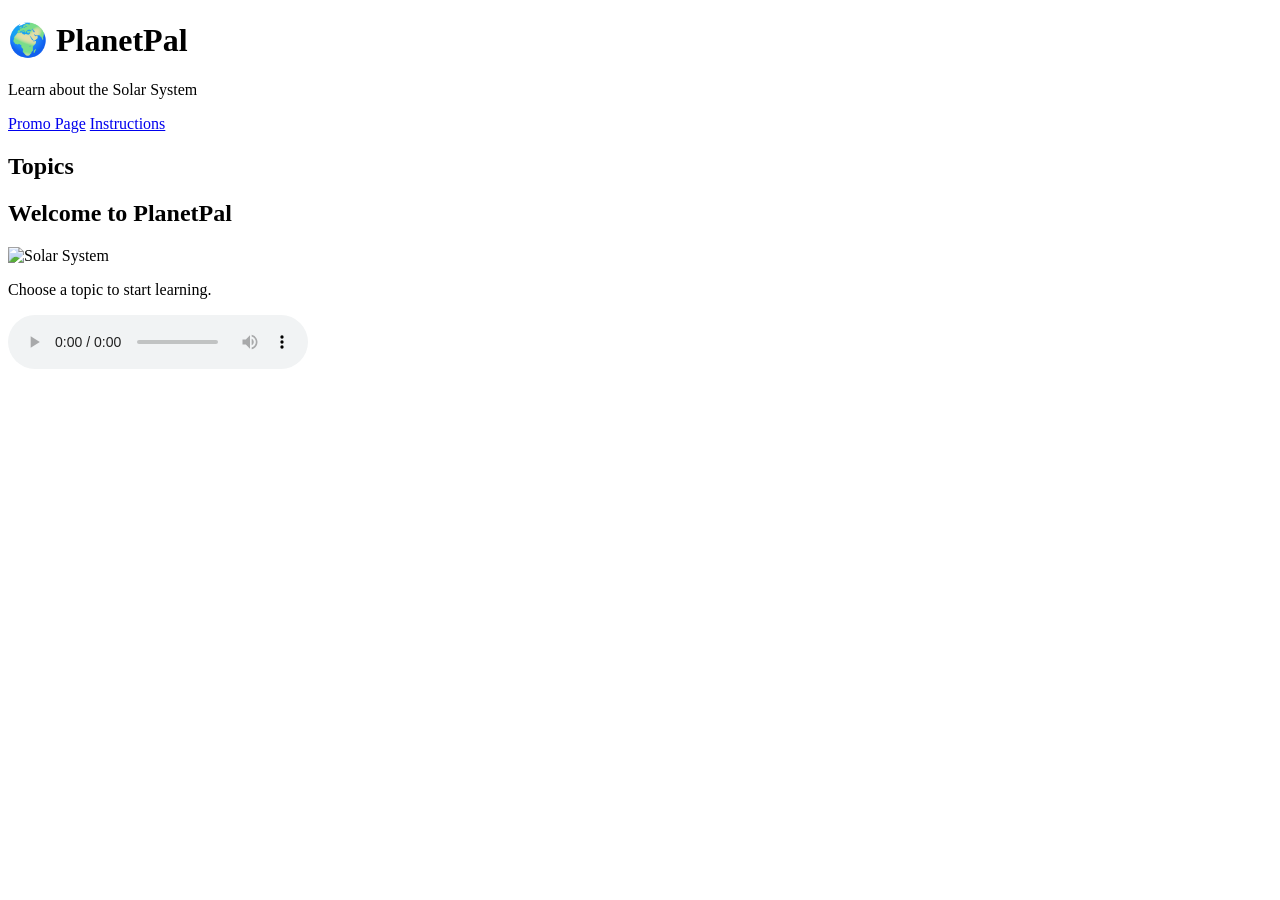
==== pwa/index.html @ bf8d3b69 "Create index.html" ====
<!DOCTYPE html>
<html lang="en">
<head>
    <meta charset="UTF-8">
    <title>Assignment 3 - PlanetPal PWA</title>
    <meta name="viewport" content="width=device-width, initial-scale=1.0">

    <!-- PWA -->
    <link rel="manifest" href="./manifest.json">

    <!-- CSS (FIXED PATH) -->
    <link rel="stylesheet" href="./style.css">
</head>

<body>

<header>
    <h1>🌍 PlanetPal</h1>
    <p>Learn about the Solar System</p>
</header>

<nav>
    <button id="installBtn" hidden>Install App</button>
    <a href="./promo.html">Promo Page</a>
    <a href="./instructions.html">Instructions</a>
</nav>

<main>
    <section class="menu">
        <h2>Topics</h2>
        <div id="topicMenu"></div>
    </section>

    <section class="content">
        <h2 id="topicTitle">Welcome to PlanetPal</h2>

        <img id="topicImage"
             src="https://upload.wikimedia.org/wikipedia/commons/c/c3/Solar_sys8.jpg"
             alt="Solar System">

        <p id="topicDescription">
            Choose a topic to start learning.
        </p>

        <audio id="topicAudio" controls></audio>
    </section>
</main>

<script src="./app.js"></script>

</body>
</html>
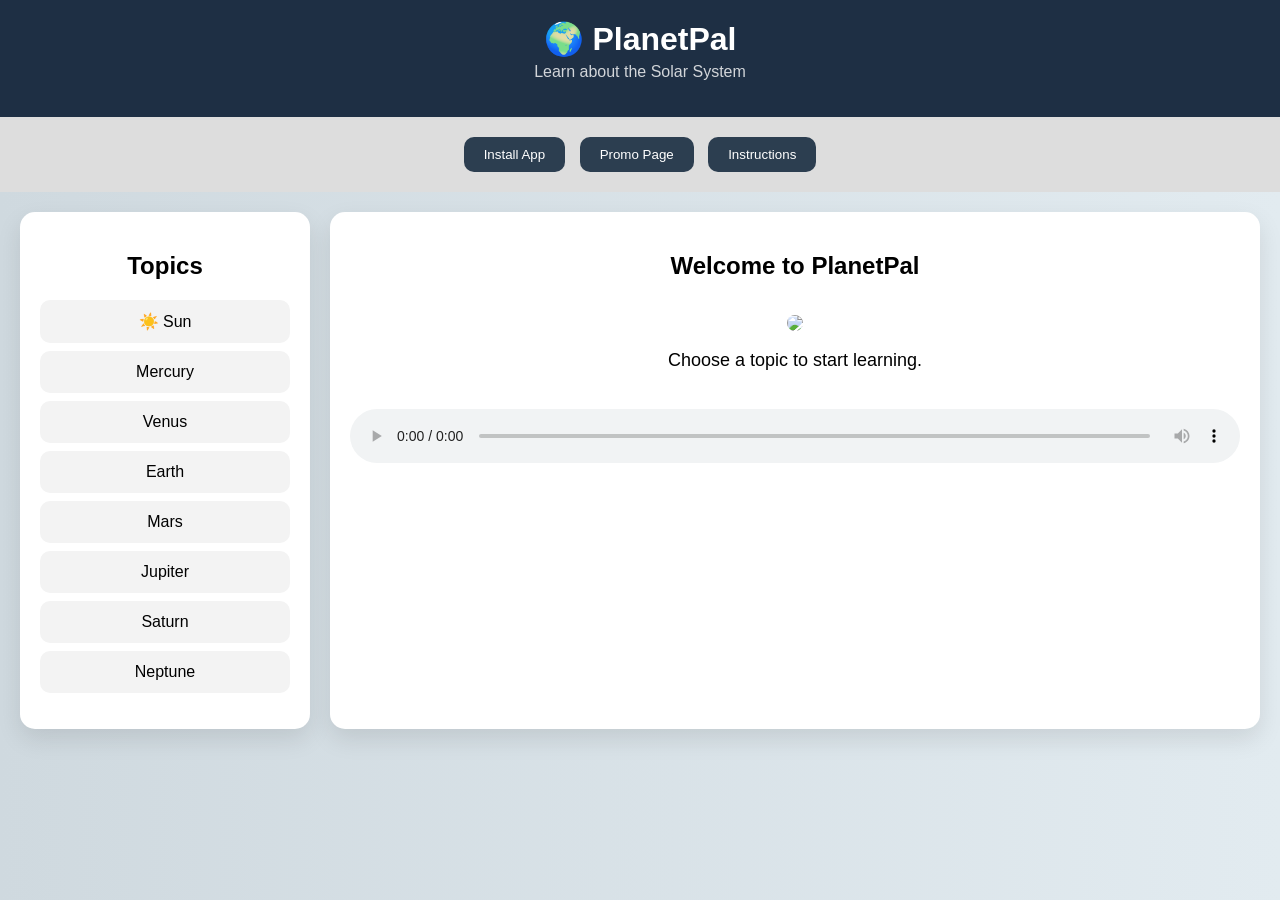
==== commit 6cc974b7: "Update index.html" ====
--- a/pwa/index.html
+++ b/pwa/index.html
@@ -1,15 +1,126 @@
 <!DOCTYPE html>
 <html lang="en">
 <head>
-    <meta charset="UTF-8">
-    <title>Assignment 3 - PlanetPal PWA</title>
-    <meta name="viewport" content="width=device-width, initial-scale=1.0">
-
-    <!-- PWA -->
-    <link rel="manifest" href="./manifest.json">
-
-    <!-- CSS (FIXED PATH) -->
-    <link rel="stylesheet" href="./style.css">
+<meta charset="UTF-8">
+<title>PlanetPal</title>
+
+<style>
+body {
+    margin: 0;
+    font-family: Arial, sans-serif;
+    background: linear-gradient(to right, #cfd9df, #e2ebf0);
+}
+
+/* HEADER */
+header {
+    background: #1e2f44;
+    color: white;
+    text-align: center;
+    padding: 20px;
+}
+
+header h1 {
+    margin: 0;
+    font-size: 32px;
+}
+
+header p {
+    margin-top: 5px;
+    opacity: 0.8;
+}
+
+/* BUTTON BAR */
+.nav-buttons {
+    background: #ddd;
+    text-align: center;
+    padding: 15px;
+}
+
+.nav-buttons button {
+    margin: 5px;
+    padding: 10px 20px;
+    border: none;
+    background: #2c3e50;
+    color: white;
+    border-radius: 10px;
+    cursor: pointer;
+    transition: 0.3s;
+}
+
+.nav-buttons button:hover {
+    background: #007acc;
+}
+
+/* MAIN LAYOUT */
+.container {
+    display: flex;
+    gap: 20px;
+    padding: 20px;
+}
+
+/* SIDEBAR */
+.sidebar {
+    width: 250px;
+    background: white;
+    border-radius: 15px;
+    padding: 20px;
+    box-shadow: 0 10px 25px rgba(0,0,0,0.1);
+}
+
+.sidebar h2 {
+    text-align: center;
+}
+
+/* TOPIC LIST */
+.sidebar ul {
+    list-style: none;
+    padding: 0;
+}
+
+.sidebar li {
+    padding: 12px;
+    margin: 8px 0;
+    background: #f3f3f3;
+    border-radius: 10px;
+    cursor: pointer;
+    text-align: center;
+    transition: 0.3s;
+}
+
+.sidebar li:hover {
+    background: #007acc;
+    color: white;
+    transform: scale(1.05);
+}
+
+/* MAIN CONTENT */
+.main {
+    flex: 1;
+    background: white;
+    border-radius: 15px;
+    padding: 20px;
+    box-shadow: 0 10px 25px rgba(0,0,0,0.1);
+    text-align: center;
+}
+
+.main img {
+    width: 100%;
+    max-width: 500px;
+    border-radius: 15px;
+    margin-top: 15px;
+}
+
+.main p {
+    font-size: 18px;
+    margin-top: 15px;
+}
+
+/* AUDIO PLAYER */
+audio {
+    margin-top: 20px;
+    width: 100%;
+}
+</style>
 </head>
 
 <body>
@@ -19,34 +130,95 @@
     <p>Learn about the Solar System</p>
 </header>
 
-<nav>
-    <button id="installBtn" hidden>Install App</button>
-    <a href="./promo.html">Promo Page</a>
-    <a href="./instructions.html">Instructions</a>
-</nav>
-
-<main>
-    <section class="menu">
+<div class="nav-buttons">
+    <button>Install App</button>
+    <button>Promo Page</button>
+    <button>Instructions</button>
+</div>
+
+<div class="container">
+
+    <!-- SIDEBAR -->
+    <div class="sidebar">
         <h2>Topics</h2>
-        <div id="topicMenu"></div>
-    </section>
-
-    <section class="content">
-        <h2 id="topicTitle">Welcome to PlanetPal</h2>
-
-        <img id="topicImage"
-             src="https://upload.wikimedia.org/wikipedia/commons/c/c3/Solar_sys8.jpg"
-             alt="Solar System">
-
-        <p id="topicDescription">
-            Choose a topic to start learning.
-        </p>
-
-        <audio id="topicAudio" controls></audio>
-    </section>
-</main>
-
-<script src="./app.js"></script>
+        <ul>
+            <li onclick="loadTopic('sun')">☀️ Sun</li>
+            <li onclick="loadTopic('mercury')">Mercury</li>
+            <li onclick="loadTopic('venus')">Venus</li>
+            <li onclick="loadTopic('earth')">Earth</li>
+            <li onclick="loadTopic('mars')">Mars</li>
+            <li onclick="loadTopic('jupiter')">Jupiter</li>
+            <li onclick="loadTopic('saturn')">Saturn</li>
+            <li onclick="loadTopic('neptune')">Neptune</li>
+        </ul>
+    </div>
+
+    <!-- MAIN CONTENT -->
+    <div class="main">
+        <h2 id="title">Welcome to PlanetPal</h2>
+
+        <img id="image" src="https://spaceplace.nasa.gov/review/planets/solar-system.en.png">
+
+        <p id="description">Choose a topic to start learning.</p>
+
+        <audio id="audio" controls>
+            <source id="audioSource" src="">
+        </audio>
+    </div>
+
+</div>
+
+<script>
+function loadTopic(topic) {
+
+    let data = {
+        sun: {
+            title: "The Sun ☀️",
+            img: "https://spaceplace.nasa.gov/sun/en/sun.en.jpg",
+            desc: "The Sun is the center of our solar system and provides light and heat to all planets."
+        },
+        mercury: {
+            title: "Mercury",
+            img: "https://spaceplace.nasa.gov/mercury/en/mercury.en.jpg",
+            desc: "Mercury is the closest planet to the Sun and has extreme temperatures."
+        },
+        venus: {
+            title: "Venus",
+            img: "https://spaceplace.nasa.gov/venus/en/venus.en.jpg",
+            desc: "Venus is the hottest planet with thick toxic clouds."
+        },
+        earth: {
+            title: "Earth 🌍",
+            img: "https://spaceplace.nasa.gov/earth/en/earth.en.jpg",
+            desc: "Earth is the only known planet that supports life."
+        },
+        mars: {
+            title: "Mars 🔴",
+            img: "https://spaceplace.nasa.gov/mars/en/mars.en.jpg",
+            desc: "Mars is known as the red planet and may have had water in the past."
+        },
+        jupiter: {
+            title: "Jupiter",
+            img: "https://spaceplace.nasa.gov/jupiter/en/jupiter.en.jpg",
+            desc: "Jupiter is the largest planet in the solar system."
+        },
+        saturn: {
+            title: "Saturn 🪐",
+            img: "https://spaceplace.nasa.gov/saturn/en/saturn.en.jpg",
+            desc: "Saturn is famous for its beautiful rings."
+        },
+        neptune: {
+            title: "Neptune",
+            img: "https://spaceplace.nasa.gov/neptune/en/neptune.en.jpg",
+            desc: "Neptune is the farthest planet and has strong winds."
+        }
+    };
+
+    document.getElementById("title").innerText = data[topic].title;
+    document.getElementById("image").src = data[topic].img;
+    document.getElementById("description").innerText = data[topic].desc;
+}
+</script>
 
 </body>
 </html>
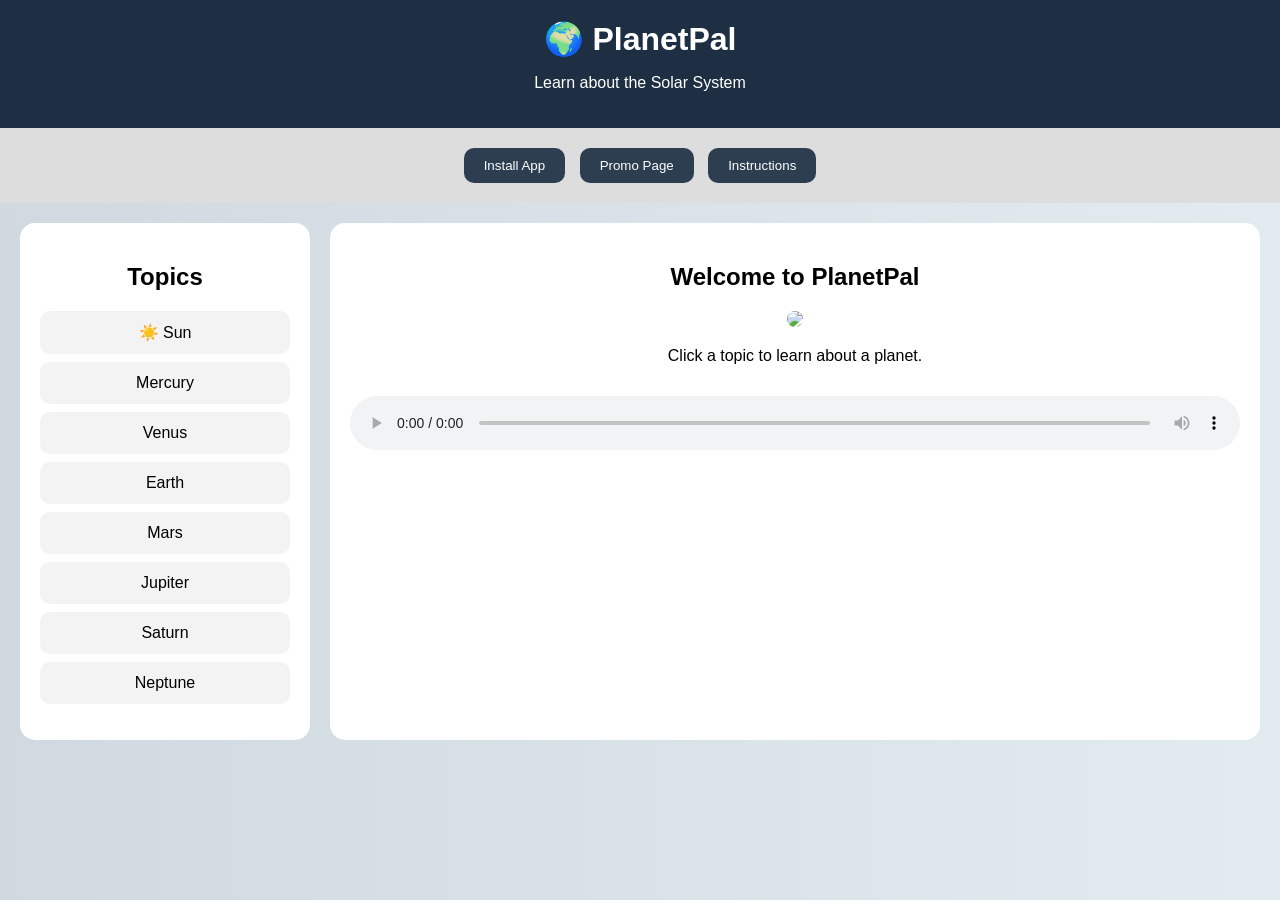
==== commit 838079b8: "Update index.html" ====
--- a/pwa/index.html
+++ b/pwa/index.html
@@ -24,12 +24,7 @@
     font-size: 32px;
 }
 
-header p {
-    margin-top: 5px;
-    opacity: 0.8;
-}
-
-/* BUTTON BAR */
+/* BUTTONS */
 .nav-buttons {
     background: #ddd;
     text-align: center;
@@ -44,14 +39,13 @@
     color: white;
     border-radius: 10px;
     cursor: pointer;
-    transition: 0.3s;
 }
 
 .nav-buttons button:hover {
     background: #007acc;
 }
 
-/* MAIN LAYOUT */
+/* LAYOUT */
 .container {
     display: flex;
     gap: 20px;
@@ -64,14 +58,12 @@
     background: white;
     border-radius: 15px;
     padding: 20px;
-    box-shadow: 0 10px 25px rgba(0,0,0,0.1);
 }
 
 .sidebar h2 {
     text-align: center;
 }
 
-/* TOPIC LIST */
 .sidebar ul {
     list-style: none;
     padding: 0;
@@ -84,22 +76,19 @@
     border-radius: 10px;
     cursor: pointer;
     text-align: center;
-    transition: 0.3s;
 }
 
 .sidebar li:hover {
     background: #007acc;
     color: white;
-    transform: scale(1.05);
-}
-
-/* MAIN CONTENT */
+}
+
+/* MAIN */
 .main {
     flex: 1;
     background: white;
     border-radius: 15px;
     padding: 20px;
-    box-shadow: 0 10px 25px rgba(0,0,0,0.1);
     text-align: center;
 }
 
@@ -107,18 +96,11 @@
     width: 100%;
     max-width: 500px;
     border-radius: 15px;
+}
+
+audio {
+    width: 100%;
     margin-top: 15px;
-}
-
-.main p {
-    font-size: 18px;
-    margin-top: 15px;
-}
-
-/* AUDIO PLAYER */
-audio {
-    margin-top: 20px;
-    width: 100%;
 }
 </style>
 </head>
@@ -157,9 +139,9 @@
     <div class="main">
         <h2 id="title">Welcome to PlanetPal</h2>
 
-        <img id="image" src="https://spaceplace.nasa.gov/review/planets/solar-system.en.png">
-
-        <p id="description">Choose a topic to start learning.</p>
+        <img id="image" src="https://upload.wikimedia.org/wikipedia/commons/c/c3/Solar_sys8.jpg">
+
+        <p id="description">Click a topic to learn about a planet.</p>
 
         <audio id="audio" controls>
             <source id="audioSource" src="">
@@ -171,52 +153,66 @@
 <script>
 function loadTopic(topic) {
 
-    let data = {
+    const data = {
         sun: {
             title: "The Sun ☀️",
-            img: "https://spaceplace.nasa.gov/sun/en/sun.en.jpg",
-            desc: "The Sun is the center of our solar system and provides light and heat to all planets."
+            img: "https://upload.wikimedia.org/wikipedia/commons/c/c3/Solar_sys8.jpg",
+            desc: "The Sun is the center of our solar system.",
+            audio: "https://www.soundhelix.com/examples/mp3/SoundHelix-Song-1.mp3"
         },
         mercury: {
             title: "Mercury",
-            img: "https://spaceplace.nasa.gov/mercury/en/mercury.en.jpg",
-            desc: "Mercury is the closest planet to the Sun and has extreme temperatures."
+            img: "https://upload.wikimedia.org/wikipedia/commons/4/4a/Mercury_in_true_color.jpg",
+            desc: "Mercury is the closest planet to the Sun.",
+            audio: "https://www.soundhelix.com/examples/mp3/SoundHelix-Song-2.mp3"
         },
         venus: {
             title: "Venus",
-            img: "https://spaceplace.nasa.gov/venus/en/venus.en.jpg",
-            desc: "Venus is the hottest planet with thick toxic clouds."
+            img: "https://upload.wikimedia.org/wikipedia/commons/e/e5/Venus-real_color.jpg",
+            desc: "Venus is the hottest planet.",
+            audio: "https://www.soundhelix.com/examples/mp3/SoundHelix-Song-3.mp3"
         },
         earth: {
             title: "Earth 🌍",
-            img: "https://spaceplace.nasa.gov/earth/en/earth.en.jpg",
-            desc: "Earth is the only known planet that supports life."
+            img: "https://upload.wikimedia.org/wikipedia/commons/9/97/The_Earth_seen_from_Apollo_17.jpg",
+            desc: "Earth supports life.",
+            audio: "https://www.soundhelix.com/examples/mp3/SoundHelix-Song-4.mp3"
         },
         mars: {
             title: "Mars 🔴",
-            img: "https://spaceplace.nasa.gov/mars/en/mars.en.jpg",
-            desc: "Mars is known as the red planet and may have had water in the past."
+            img: "https://upload.wikimedia.org/wikipedia/commons/0/02/OSIRIS_Mars_true_color.jpg",
+            desc: "Mars is the red planet.",
+            audio: "https://www.soundhelix.com/examples/mp3/SoundHelix-Song-5.mp3"
         },
         jupiter: {
             title: "Jupiter",
-            img: "https://spaceplace.nasa.gov/jupiter/en/jupiter.en.jpg",
-            desc: "Jupiter is the largest planet in the solar system."
+            img: "https://upload.wikimedia.org/wikipedia/commons/e/e2/Jupiter.jpg",
+            desc: "Jupiter is the largest planet.",
+            audio: "https://www.soundhelix.com/examples/mp3/SoundHelix-Song-6.mp3"
         },
         saturn: {
             title: "Saturn 🪐",
-            img: "https://spaceplace.nasa.gov/saturn/en/saturn.en.jpg",
-            desc: "Saturn is famous for its beautiful rings."
+            img: "https://upload.wikimedia.org/wikipedia/commons/c/c7/Saturn_during_Equinox.jpg",
+            desc: "Saturn is famous for its rings.",
+            audio: "https://www.soundhelix.com/examples/mp3/SoundHelix-Song-7.mp3"
         },
         neptune: {
             title: "Neptune",
-            img: "https://spaceplace.nasa.gov/neptune/en/neptune.en.jpg",
-            desc: "Neptune is the farthest planet and has strong winds."
+            img: "https://upload.wikimedia.org/wikipedia/commons/5/56/Neptune_Full.jpg",
+            desc: "Neptune has strong winds.",
+            audio: "https://www.soundhelix.com/examples/mp3/SoundHelix-Song-8.mp3"
         }
     };
 
     document.getElementById("title").innerText = data[topic].title;
     document.getElementById("image").src = data[topic].img;
     document.getElementById("description").innerText = data[topic].desc;
+
+    const audio = document.getElementById("audio");
+    const source = document.getElementById("audioSource");
+
+    source.src = data[topic].audio;
+    audio.load();
 }
 </script>
 
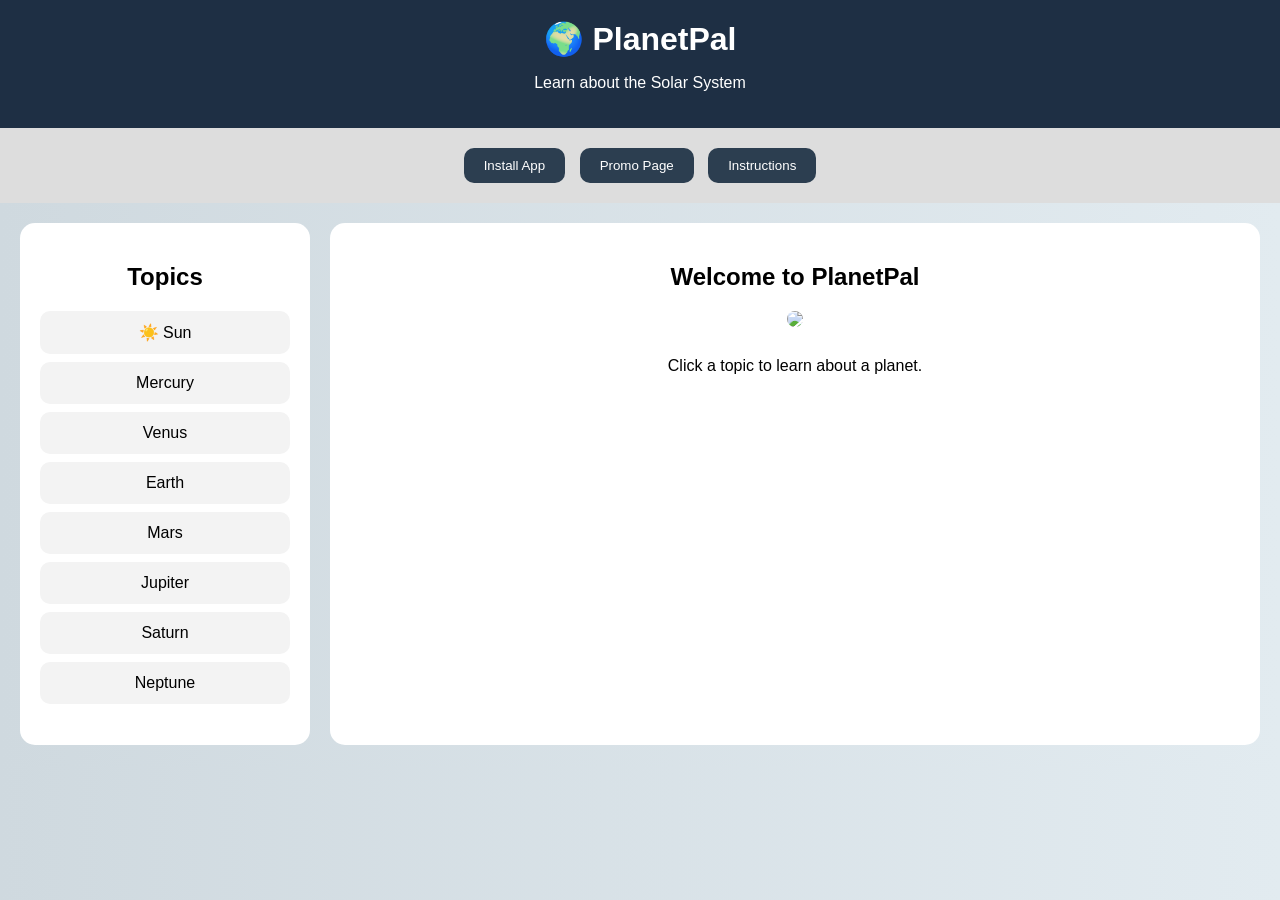
==== commit 10a67ca9: "Update index.html" ====
--- a/pwa/index.html
+++ b/pwa/index.html
@@ -76,6 +76,7 @@
     border-radius: 10px;
     cursor: pointer;
     text-align: center;
+    transition: 0.3s;
 }
 
 .sidebar li:hover {
@@ -96,11 +97,12 @@
     width: 100%;
     max-width: 500px;
     border-radius: 15px;
-}
-
-audio {
-    width: 100%;
+    margin-bottom: 10px;
+}
+
+iframe {
     margin-top: 15px;
+    border-radius: 10px;
 }
 </style>
 </head>
@@ -143,9 +145,14 @@
 
         <p id="description">Click a topic to learn about a planet.</p>
 
-        <audio id="audio" controls>
-            <source id="audioSource" src="">
-        </audio>
+        <!-- VIDEO -->
+        <iframe id="video"
+            width="100%"
+            height="315"
+            src=""
+            frameborder="0"
+            allowfullscreen>
+        </iframe>
     </div>
 
 </div>
@@ -158,63 +165,61 @@
             title: "The Sun ☀️",
             img: "https://upload.wikimedia.org/wikipedia/commons/c/c3/Solar_sys8.jpg",
             desc: "The Sun is the center of our solar system.",
-            audio: "https://www.soundhelix.com/examples/mp3/SoundHelix-Song-1.mp3"
+            video: "https://www.youtube.com/embed/libKVRa01L8"
         },
         mercury: {
             title: "Mercury",
             img: "https://upload.wikimedia.org/wikipedia/commons/4/4a/Mercury_in_true_color.jpg",
             desc: "Mercury is the closest planet to the Sun.",
-            audio: "https://www.soundhelix.com/examples/mp3/SoundHelix-Song-2.mp3"
+            video: "https://www.youtube.com/embed/0KBjnNuhRHs"
         },
         venus: {
             title: "Venus",
             img: "https://upload.wikimedia.org/wikipedia/commons/e/e5/Venus-real_color.jpg",
             desc: "Venus is the hottest planet.",
-            audio: "https://www.soundhelix.com/examples/mp3/SoundHelix-Song-3.mp3"
+            video: "https://www.youtube.com/embed/BvXa1n9fjow"
         },
         earth: {
             title: "Earth 🌍",
             img: "https://upload.wikimedia.org/wikipedia/commons/9/97/The_Earth_seen_from_Apollo_17.jpg",
             desc: "Earth supports life.",
-            audio: "https://www.soundhelix.com/examples/mp3/SoundHelix-Song-4.mp3"
+            video: "https://www.youtube.com/embed/GOAEIMx39-w"
         },
         mars: {
             title: "Mars 🔴",
             img: "https://upload.wikimedia.org/wikipedia/commons/0/02/OSIRIS_Mars_true_color.jpg",
             desc: "Mars is the red planet.",
-            audio: "https://www.soundhelix.com/examples/mp3/SoundHelix-Song-5.mp3"
+            video: "https://www.youtube.com/embed/D8pnmwOXhoY"
         },
         jupiter: {
             title: "Jupiter",
             img: "https://upload.wikimedia.org/wikipedia/commons/e/e2/Jupiter.jpg",
             desc: "Jupiter is the largest planet.",
-            audio: "https://www.soundhelix.com/examples/mp3/SoundHelix-Song-6.mp3"
+            video: "https://www.youtube.com/embed/PtkqwslbLY8"
         },
         saturn: {
             title: "Saturn 🪐",
             img: "https://upload.wikimedia.org/wikipedia/commons/c/c7/Saturn_during_Equinox.jpg",
             desc: "Saturn is famous for its rings.",
-            audio: "https://www.soundhelix.com/examples/mp3/SoundHelix-Song-7.mp3"
+            video: "https://www.youtube.com/embed/epZdZaEQhS0"
         },
         neptune: {
             title: "Neptune",
             img: "https://upload.wikimedia.org/wikipedia/commons/5/56/Neptune_Full.jpg",
             desc: "Neptune has strong winds.",
-            audio: "https://www.soundhelix.com/examples/mp3/SoundHelix-Song-8.mp3"
+            video: "https://www.youtube.com/embed/NStn7zZKXfE"
         }
     };
 
     document.getElementById("title").innerText = data[topic].title;
     document.getElementById("image").src = data[topic].img;
     document.getElementById("description").innerText = data[topic].desc;
-
-    const audio = document.getElementById("audio");
-    const source = document.getElementById("audioSource");
-
-    source.src = data[topic].audio;
-    audio.load();
+    document.getElementById("video").src = data[topic].video;
 }
 </script>
 
 </body>
 </html>
+
+</body>
+</html>
